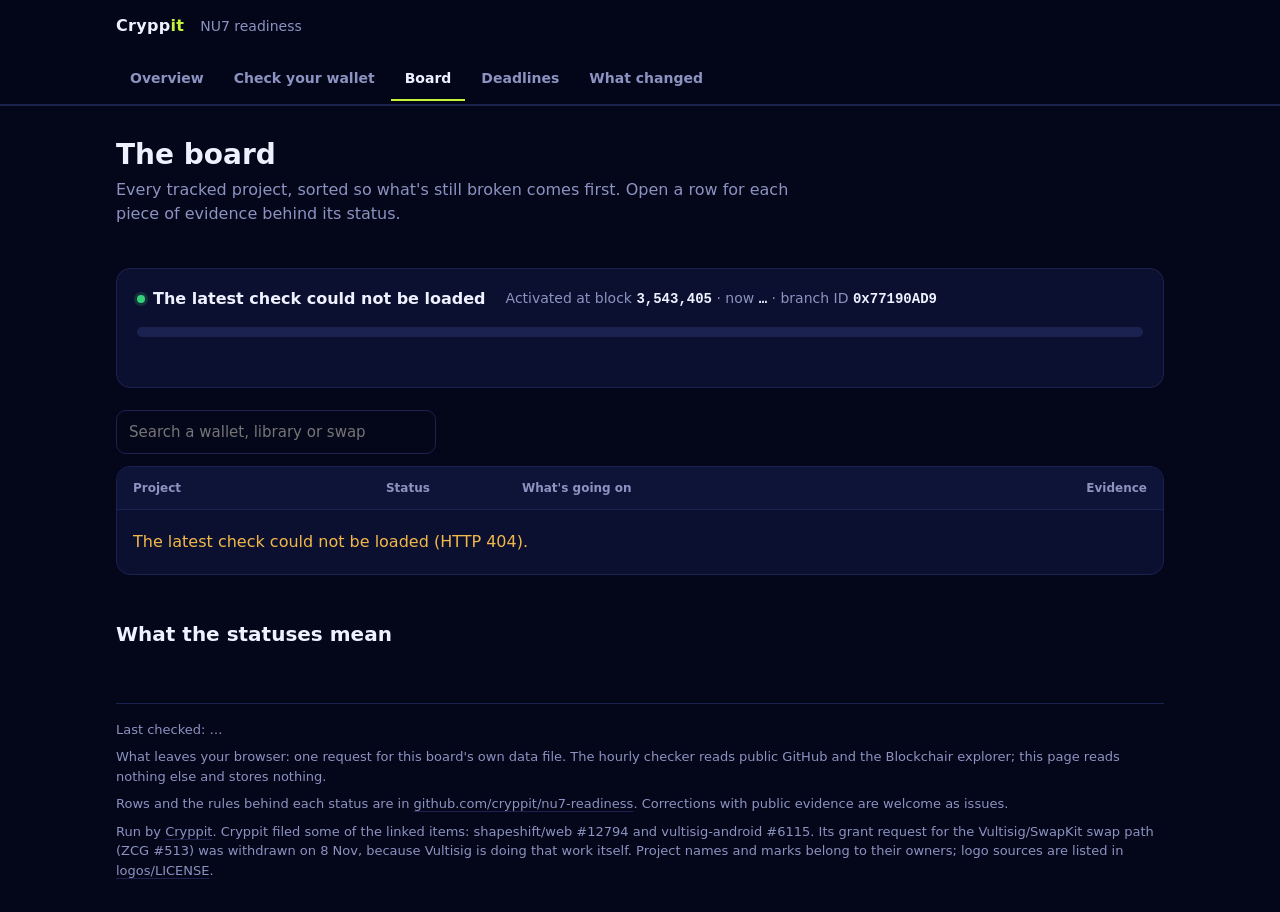
==== board.html @ 1b0e67ba "Overview wheel of every tracked project by status; one page per tab (overview, check, board, deadlin" ====
<!doctype html>
<html lang="en">
<head>
<meta charset="utf-8">
<meta name="viewport" content="width=device-width, initial-scale=1">
<meta name="referrer" content="no-referrer">
<meta http-equiv="Content-Security-Policy" content="default-src 'none'; script-src 'self'; style-src 'self'; img-src 'self'; connect-src 'self'; base-uri 'none'; form-action 'none'">
<title>The board · NU7 readiness · Cryppit</title>
<meta name="description" content="Every tracked Zcash wallet, library, bridge and swap, with the public evidence behind its NU7 status.">
<link rel="icon" href="icons/favicon-32.png" sizes="32x32" type="image/png">
<link rel="icon" href="icons/favicon.svg" type="image/svg+xml">
<link rel="apple-touch-icon" href="icons/apple-touch-icon.png">
<meta property="og:type" content="website">
<meta property="og:title" content="NU7 readiness: can your Zcash wallet send?">
<meta property="og:description" content="Which Zcash wallets, libraries, bridges and swaps are ready for NU7, from public evidence. Re-checked every hour, by Cryppit.">
<meta property="og:url" content="https://cryppit.github.io/nu7-readiness/board.html">
<meta property="og:image" content="https://cryppit.github.io/nu7-readiness/icons/og.png">
<meta property="og:image:width" content="1200">
<meta property="og:image:height" content="630">
<meta name="twitter:card" content="summary_large_image">
<meta name="theme-color" content="#04061a">
<link rel="stylesheet" href="style.css?v=2">
</head>
<body data-page="board">
<header class="top">
  <div class="wrap">
    <a class="logo" href="./" aria-label="Cryppit NU7 readiness, overview">Crypp<b>it</b></a>
    <span class="crumb">NU7 readiness</span>
    <span class="checked" id="top-checked"></span>
  </div>
  <nav class="tabs" aria-label="Pages"><div class="wrap"><a href="./">Overview</a><a href="check.html">Check your wallet</a><a href="board.html" aria-current="page">Board</a><a href="deadlines.html">Deadlines</a><a href="changes.html">What changed</a></div></nav>
</header>
<main class="wrap">
  <section class="page-head">
    <h1>The board</h1>
    <p class="lede">Every tracked project, sorted so what's still broken comes first. Open a row for each piece of evidence behind its status.</p>
  </section>

  <section class="panel strip" aria-label="Network and board status">
    <div class="strip-head">
      <span class="live"><i aria-hidden="true"></i><span id="live-text">Loading the latest check…</span></span>
      <span class="facts-inline">Activated at block <b class="mono">3,543,405</b> · now <b class="mono" id="tip">…</b> · branch ID <b class="mono">0x77190AD9</b></span>
    </div>
    <div class="bar" id="bar" role="img" aria-label="Board status breakdown"></div>
    <div class="tally" id="tally"></div>
    <div id="banners"></div>
  </section>

  <div class="controls" data-gap>
    <input type="search" id="q" placeholder="Search a wallet, library or swap" aria-label="Search the board" autocomplete="off">
    <div class="chips" role="group" aria-label="Filter by status" id="filters"></div>
  </div>
  <div class="panel board">
    <div class="board-head" aria-hidden="true"><span>Project</span><span>Status</span><span>What's going on</span><span>Evidence</span></div>
    <div id="rows"><p class="empty">Loading the latest check…</p></div>
  </div>
  <h2>What the statuses mean</h2>
  <div class="tally" id="legend"></div>

  <footer>
    <p id="checked">Last checked: …</p>
    <p>What leaves your browser: one request for this board's own data file. The hourly checker reads public GitHub and the Blockchair explorer; this page reads nothing else and stores nothing.</p>
    <p>Rows and the rules behind each status are in <a href="https://github.com/cryppit/nu7-readiness">github.com/cryppit/nu7-readiness</a>. Corrections with public evidence are welcome as issues.</p>
    <p>Run by <a href="https://github.com/cryppit">Cryppit</a>. Cryppit filed some of the linked items: shapeshift/web #12794 and vultisig-android #6115. Its grant request for the Vultisig/SwapKit swap path (ZCG #513) was withdrawn on 8 Nov, because Vultisig is doing that work itself. Project names and marks belong to their owners; logo sources are listed in <a href="https://github.com/cryppit/nu7-readiness/blob/main/logos/LICENSE">logos/LICENSE</a>.</p>
  </footer>
</main>
<script src="nu7.js?v=2"></script>
<script src="app.js?v=2"></script>
</body>
</html>
---- style.css ----
:root {
    --bg: #04061a; --panel: #0b1030; --panel2: #0e1438; --ink: #eef1ff; --mute: #8c93c0; --line: #1b2250; --lime: #c7f23a;
    --yes: #36d07a; --no: #5a608c; --unknown: #8c93c0; --warn: #f2b84a;
    --mono: ui-monospace, "SF Mono", Menlo, Consolas, monospace;
  }
  * { box-sizing: border-box; }
  html { scroll-padding-top: 110px; }
  body { margin: 0; background: var(--bg); color: var(--ink); font: 16px/1.5 system-ui, -apple-system, "Segoe UI", Roboto, sans-serif; }
  a { color: var(--ink); text-decoration-color: var(--line); text-underline-offset: 3px; }
  a:hover { color: var(--lime); text-decoration-color: var(--lime); }
  :focus-visible { outline: 2px solid var(--lime); outline-offset: 2px; border-radius: 6px; }
  .wrap { max-width: 1080px; margin: 0 auto; padding: 0 16px; }
  .mono { font-family: var(--mono); }
  .muted { color: var(--mute); }

  /* header */
  .top { position: sticky; top: 0; z-index: 5; background: rgba(4, 6, 26, 0.92); backdrop-filter: blur(8px); border-bottom: 1px solid var(--line); }
  .top .wrap { display: flex; align-items: center; gap: 16px; height: 52px; }
  .logo { font-weight: 800; letter-spacing: 0.3px; text-decoration: none; }
  .logo b { color: var(--lime); }
  .crumb { color: var(--mute); font-size: 14px; }
  .tabs { border-bottom: 1px solid var(--line); }
  .tabs .wrap { display: flex; gap: 2px; overflow-x: auto; scrollbar-width: none; }
  .tabs .wrap::-webkit-scrollbar { display: none; }
  .tabs a { flex: none; color: var(--mute); text-decoration: none; font-size: 14px; font-weight: 600; padding: 12px 14px 10px; border-bottom: 2px solid transparent; }
  .tabs a:hover { color: var(--ink); }
  .tabs a[aria-current="page"] { color: var(--ink); border-bottom-color: var(--lime); }
  .top .checked { margin-left: auto; font-size: 12px; color: var(--mute); white-space: nowrap; }
  @media (max-width: 560px) { .top .checked { display: none; } }

  /* hero */
  .hero { padding: 36px 0 8px; }
  h1 { font-size: 28px; line-height: 1.2; margin: 0 0 8px; }
  .lede { color: var(--mute); max-width: 680px; margin: 0 0 14px; }
  .stamps { display: flex; flex-wrap: wrap; gap: 8px; }
  .stamp { font-size: 12px; color: var(--lime); border: 1px solid var(--line); border-radius: 999px; padding: 3px 10px; }
  h2 { font-size: 20px; margin: 44px 0 6px; }
  .sub { color: var(--mute); margin: 0 0 16px; font-size: 15px; }

  /* status strip */
  .panel { background: var(--panel); border: 1px solid var(--line); border-radius: 14px; }
  .strip { margin-top: 24px; padding: 18px 20px; display: grid; gap: 16px; }
  .strip-head { display: flex; flex-wrap: wrap; gap: 8px 20px; align-items: baseline; }
  .live { display: inline-flex; align-items: center; gap: 8px; font-weight: 600; }
  .live i { width: 8px; height: 8px; border-radius: 50%; background: var(--yes); box-shadow: 0 0 0 3px rgba(54, 208, 122, 0.18); }
  .facts-inline { color: var(--mute); font-size: 14px; }
  .facts-inline b { color: var(--ink); font-weight: 600; }
  .bar { display: flex; height: 10px; border-radius: 999px; overflow: hidden; background: var(--line); }
  .bar span { display: block; height: 100%; }
  .bar .b-fixed { background: var(--yes); } .bar .b-in-review { background: rgba(54, 208, 122, 0.45); }
  .bar .b-watch { background: var(--warn); } .bar .b-broken { background: #c6cbea; } .bar .b-unknown { background: var(--no); }
  .tally { display: flex; flex-wrap: wrap; gap: 6px 18px; font-size: 14px; color: var(--mute); }
  .tally span { display: inline-flex; align-items: center; gap: 6px; }
  .tally b { color: var(--ink); }
  .banner { margin: 0; border-radius: 10px; padding: 10px 14px; font-size: 14px; background: rgba(242, 184, 74, 0.08); border: 1px solid rgba(242, 184, 74, 0.4); color: var(--warn); }

  /* verdict cells */
  .cell { display: inline-flex; align-items: center; justify-content: center; flex: none; width: 22px; height: 22px; border-radius: 7px; font: 700 13px/1 system-ui, sans-serif; }
  .c-fixed { background: rgba(54, 208, 122, 0.15); color: var(--yes); }
  .c-in-review { background: rgba(54, 208, 122, 0.08); color: rgba(54, 208, 122, 0.85); box-shadow: inset 0 0 0 1px rgba(54, 208, 122, 0.35); }
  .c-watch { background: rgba(242, 184, 74, 0.14); color: var(--warn); }
  .c-broken { background: rgba(198, 203, 234, 0.12); color: #e4e7fb; box-shadow: inset 0 0 0 1px rgba(198, 203, 234, 0.35); }
  .c-unknown, .c-proposed, .c-passed { background: rgba(90, 96, 140, 0.2); color: var(--mute); }
  .c-upcoming { background: rgba(242, 184, 74, 0.14); color: var(--warn); }

  /* tools */
  .tools { display: grid; grid-template-columns: repeat(auto-fit, minmax(min(100%, 340px), 1fr)); gap: 16px; }
  .tool { padding: 20px; }
  .tool h3 { margin: 0 0 4px; font-size: 18px; }
  .tool .sub { font-size: 14px; margin-bottom: 14px; }
  label { display: block; font-size: 13px; font-weight: 600; color: var(--mute); margin: 0 0 6px; }
  select, textarea, input[type="search"] { width: 100%; background: var(--bg); color: var(--ink); border: 1px solid var(--line); border-radius: 10px; padding: 10px 12px; font: 15px system-ui, sans-serif; min-height: 44px; }
  select:focus, textarea:focus, input:focus { border-color: var(--lime); outline: none; }
  textarea { font: 14px/1.45 var(--mono); resize: vertical; }
  .btn { margin-top: 10px; background: var(--lime); color: #0a0d1f; border: 0; border-radius: 10px; padding: 10px 18px; font: 700 14px system-ui, sans-serif; min-height: 42px; cursor: pointer; transition: transform 150ms, box-shadow 150ms; }
  .btn:hover { transform: translateY(-1px); box-shadow: 0 6px 18px rgba(199, 242, 58, 0.18); }
  .hint { color: var(--mute); font-size: 12px; margin: 12px 0 0; }
  .answer { margin-top: 14px; background: var(--panel2); border: 1px solid var(--line); border-radius: 12px; padding: 14px 16px; overflow-wrap: anywhere; }
  .answer:empty { display: none; }
  .answer p { margin: 0 0 8px; font-size: 15px; }
  .answer p:last-child { margin-bottom: 0; }
  .verdict { display: flex; align-items: center; gap: 10px; font-size: 19px !important; font-weight: 700; }
  .a-yes { border-color: rgba(54, 208, 122, 0.45); }
  .a-no, .a-not-yet, .a-unclear, .a-decoded { border-color: rgba(242, 184, 74, 0.4); }
  .summary { font-weight: 600; }
  .next { color: var(--mute); font-size: 13px !important; }
  .next b { color: var(--ink); }

  /* board */
  .controls { display: flex; flex-wrap: wrap; gap: 10px; align-items: center; margin-bottom: 12px; }
  .controls input { flex: 1 1 220px; max-width: 320px; }
  .chips { display: flex; flex-wrap: wrap; gap: 6px; }
  .chip { display: inline-flex; align-items: center; gap: 6px; background: transparent; color: var(--mute); border: 1px solid var(--line); border-radius: 999px; padding: 6px 12px 6px 8px; font: 600 13px system-ui, sans-serif; cursor: pointer; min-height: 36px; }
  .chip .cell { width: 18px; height: 18px; font-size: 11px; border-radius: 5px; }
  .chip[aria-pressed="true"] { color: var(--ink); border-color: var(--lime); }
  .chip.all { padding-left: 12px; }
  .board { overflow: hidden; }
  .board-head, .r summary { display: grid; grid-template-columns: minmax(170px, 1.1fr) 120px minmax(0, 2.4fr) 92px; gap: 16px; align-items: start; padding: 12px 16px; }
  .board-head { font-size: 12px; font-weight: 600; color: var(--mute); border-bottom: 1px solid var(--line); background: var(--panel2); }
  .board-head span:last-child, .r .when { text-align: right; }
  .r { border-bottom: 1px solid var(--line); }
  .r:last-child { border-bottom: 0; }
  .r summary { list-style: none; cursor: pointer; transition: background 150ms; }
  .r summary::-webkit-details-marker { display: none; }
  .r summary:hover { background: rgba(255, 255, 255, 0.02); }
  .r[open] summary { background: var(--panel2); }
  .r .name { font-weight: 600; }
  .r .name small { display: block; color: var(--mute); font-weight: 400; font-size: 12px; }
  .r .st { display: inline-flex; align-items: center; gap: 8px; font-size: 14px; font-weight: 600; }
  .r .note { font-size: 14px; color: #c9cdea; display: -webkit-box; -webkit-line-clamp: 2; -webkit-box-orient: vertical; overflow: hidden; }
  .r[open] .note { display: block; -webkit-line-clamp: unset; }
  .r .when { font-size: 12px; color: var(--mute); }
  .r .when .more { display: block; color: var(--mute); }
  .r .when .more::after { content: " +"; font-weight: 700; } .r[open] .when .more::after { content: " −"; }
  .ev { margin: 0; padding: 4px 16px 16px; list-style: none; display: grid; gap: 6px; background: var(--panel2); }
  .ev li { display: grid; grid-template-columns: 70px minmax(0, 1fr) auto; gap: 12px; font-size: 13px; color: var(--mute); padding: 8px 12px; border: 1px solid var(--line); border-radius: 10px; background: var(--bg); }
  .ev .kind { font-size: 11px; font-weight: 700; color: var(--mute); text-transform: uppercase; letter-spacing: 0.04em; padding-top: 1px; }
  .ev a { color: var(--ink); overflow-wrap: anywhere; }
  .ev .what { display: block; }
  .ev .d { white-space: nowrap; font-size: 12px; }
  .empty { padding: 20px 16px; color: var(--mute); margin: 0; }
  @media (max-width: 760px) {
    .board-head { display: none; }
    .r summary { grid-template-columns: minmax(0, 1fr) auto; gap: 6px 12px; }
    .r .name { grid-column: 1; } .r .st { grid-column: 2; grid-row: 1; justify-self: end; }
    .r .note { grid-column: 1 / -1; } .r .when { grid-column: 1 / -1; text-align: left; }
    .r .when .more { display: inline; margin-left: 8px; }
    .ev li { grid-template-columns: minmax(0, 1fr); gap: 2px; }
  }

  /* deadlines + facts */
  .cards { display: grid; grid-template-columns: repeat(auto-fit, minmax(min(100%, 320px), 1fr)); gap: 16px; list-style: none; padding: 0; margin: 0; }
  .card { padding: 18px 20px; }
  .card h3 { display: flex; align-items: center; gap: 10px; font-size: 16px; margin: 0 0 8px; }
  .card h3 .tag { margin-left: auto; font-size: 12px; font-weight: 600; color: var(--mute); }
  .card p { margin: 0 0 8px; font-size: 14px; color: #c9cdea; }
  .card .links { font-size: 13px; color: var(--mute); margin: 0; }
  .card .links a { color: var(--mute); }
  .facts { display: grid; grid-template-columns: repeat(auto-fit, minmax(min(100%, 240px), 1fr)); gap: 12px; list-style: none; padding: 0; margin: 0; counter-reset: f; }
  .facts li { padding: 16px; font-size: 14px; color: #c9cdea; counter-increment: f; }
  .facts li::before { content: counter(f); display: inline-flex; width: 22px; height: 22px; align-items: center; justify-content: center; border-radius: 7px; background: rgba(199, 242, 58, 0.12); color: var(--lime); font-weight: 700; font-size: 12px; margin-bottom: 8px; }
  .facts b { display: block; color: var(--ink); margin-bottom: 2px; }
  .src { font-size: 13px; color: var(--mute); margin: 10px 0 0; }
  .src a { color: var(--mute); }
  .related { margin-top: 16px; padding: 16px 20px; display: flex; flex-wrap: wrap; gap: 8px 16px; align-items: center; font-size: 14px; }
  .related b { font-weight: 600; }
  .related a.go { margin-left: auto; color: var(--lime); text-decoration: none; font-weight: 600; }
  footer { margin: 48px 0 32px; color: var(--mute); font-size: 13px; border-top: 1px solid var(--line); padding-top: 16px; }
  footer a { color: var(--mute); }
  footer p { margin: 0 0 8px; }
  .error { color: var(--warn); }
  @media (max-width: 560px) { h1 { font-size: 22px; } .hero { padding-top: 24px; } }
  @media (prefers-reduced-motion: reduce) { * { transition: none !important; } }

  /* home: the wheel */
  .home { display: grid; grid-template-columns: minmax(0, 1fr) auto; gap: 32px; align-items: center; padding: 36px 0 8px; }
  .home .hero { padding: 0; }
  .wheel-box { display: grid; justify-items: center; gap: 12px; max-width: 100%; overflow: hidden; padding: 4px; }
  .wheel { --core: 440px; --c: 38px; position: relative; width: var(--core); height: var(--core); border-radius: 50%; }
  .wheel::before { content: ""; position: absolute; inset: 0; border-radius: 50%; background: radial-gradient(circle, rgba(12, 18, 54, 0.92) 56%, rgba(12, 18, 54, 0.35) 72%, transparent 74%); box-shadow: inset 0 0 0 1px rgba(199, 242, 58, 0.18); }
  .w-ring { position: absolute; inset: 0; animation: wspin var(--t) linear infinite; }
  .w-ring.outer { --rad: calc(var(--core) / 2 - 28px); --t: 150s; }
  .w-ring.inner { --rad: calc(var(--core) * 0.29); --t: 110s; animation-direction: reverse; }
  .w-coin { position: absolute; left: 50%; top: 50%; width: var(--c); height: var(--c); margin: calc(var(--c) / -2); transform: rotate(var(--a)) translateY(calc(-1 * var(--rad))) rotate(calc(-1 * var(--a))); border-radius: 50%; text-decoration: none; }
  .w-face { position: relative; display: grid; place-items: center; width: 100%; height: 100%; border-radius: 50%; background: radial-gradient(circle at 35% 30%, #18204f, #070b22 72%); animation: wspin var(--t) linear infinite reverse; font: 800 14px/1 system-ui, sans-serif; color: var(--ink); }
  .w-ring.inner .w-face { animation-direction: normal; }
  .w-face img { width: 62%; height: 62%; object-fit: contain; border-radius: 6px; }
  /* Logos sit on a light plate so dark marks (Ledger, Trezor, Keystone) stay visible on the midnight wheel. */
  .w-face.has-logo { background: #eef1ff; }
  .w-face.has-logo img { width: 66%; height: 66%; }
  .w-face.s-fixed { box-shadow: inset 0 0 0 2px var(--yes); }
  .w-face.s-in-review { box-shadow: inset 0 0 0 2px rgba(54, 208, 122, 0.55); }
  .w-face.s-watch { box-shadow: inset 0 0 0 2px var(--warn); }
  .w-face.s-broken { box-shadow: inset 0 0 0 2px #e4e7fb; }
  .w-face.s-unknown { box-shadow: inset 0 0 0 2px var(--no); }
  .w-face .dot { position: absolute; right: -3px; bottom: -3px; width: 16px; height: 16px; border-radius: 50%; display: grid; place-items: center; font: 800 9px/1 system-ui, sans-serif; border: 2px solid var(--bg); }
  .dot.s-fixed { background: var(--yes); color: #04140b; } .dot.s-in-review { background: #2c8a57; color: #fff; }
  .dot.s-watch { background: var(--warn); color: #241600; } .dot.s-broken { background: #e4e7fb; color: #0a0d1f; } .dot.s-unknown { background: var(--no); color: #fff; }
  .wheel:hover .w-ring, .wheel:hover .w-face, .wheel:focus-within .w-ring, .wheel:focus-within .w-face { animation-play-state: paused; }
  .w-coin:hover .w-face, .w-coin:focus-visible .w-face { outline: 2px solid var(--lime); outline-offset: 2px; }
  .w-hub { position: absolute; z-index: 2; left: 50%; top: 50%; width: calc(var(--core) * 0.36); height: calc(var(--core) * 0.36); transform: translate(-50%, -50%); display: grid; align-content: center; justify-items: center; gap: 2px; text-align: center; border-radius: 50%; background: radial-gradient(circle at 35% 28%, #1d2566, #070b22 74%); box-shadow: inset 0 0 0 2px var(--lime), inset 0 0 0 9px rgba(199, 242, 58, 0.12), 0 0 60px -8px rgba(199, 242, 58, 0.6); }
  .w-hub img { width: 40px; height: 40px; }
  .w-hub b { font-size: 26px; line-height: 1.05; }
  .w-hub small { font-size: 12px; color: var(--lime); font-weight: 600; }
  .w-tip { min-height: 22px; font-size: 14px; color: var(--mute); text-align: center; }
  .w-tip b { color: var(--ink); }
  .w-key { display: flex; flex-wrap: wrap; justify-content: center; gap: 4px 14px; font-size: 13px; color: var(--mute); max-width: 420px; }
  @keyframes wspin { to { transform: rotate(360deg); } }
  @media (max-width: 860px) { .home { grid-template-columns: 1fr; } .wheel { --core: min(350px, 90vw); --c: 30px; } .w-hub b { font-size: 20px; } .w-face { font-size: 12px; } }
  @media (prefers-reduced-motion: reduce) { .w-ring, .w-face { animation: none !important; } }

  /* home: next steps */
  .go-cards { display: grid; grid-template-columns: repeat(auto-fit, minmax(min(100%, 230px), 1fr)); gap: 12px; margin-top: 16px; }
  .go-card { display: block; padding: 18px; text-decoration: none; color: var(--ink); transition: transform 150ms, border-color 150ms; }
  .go-card:hover { transform: translateY(-2px); border-color: var(--lime); color: var(--ink); }
  .go-card b { display: block; font-size: 16px; margin-bottom: 4px; }
  .go-card span { color: var(--mute); font-size: 14px; }
  .go-card i { display: block; font-style: normal; color: var(--lime); font-weight: 600; font-size: 14px; margin-top: 10px; }
  .page-head { padding: 32px 0 4px; }
  .page-head h1 { margin-bottom: 6px; }
  [data-gap] { margin-top: 22px; }
  .cta { margin: 22px 0 0; }
  .btn-link { display: inline-block; margin-top: 0; text-decoration: none; color: #0a0d1f; }
  .btn-link:hover { color: #0a0d1f; }
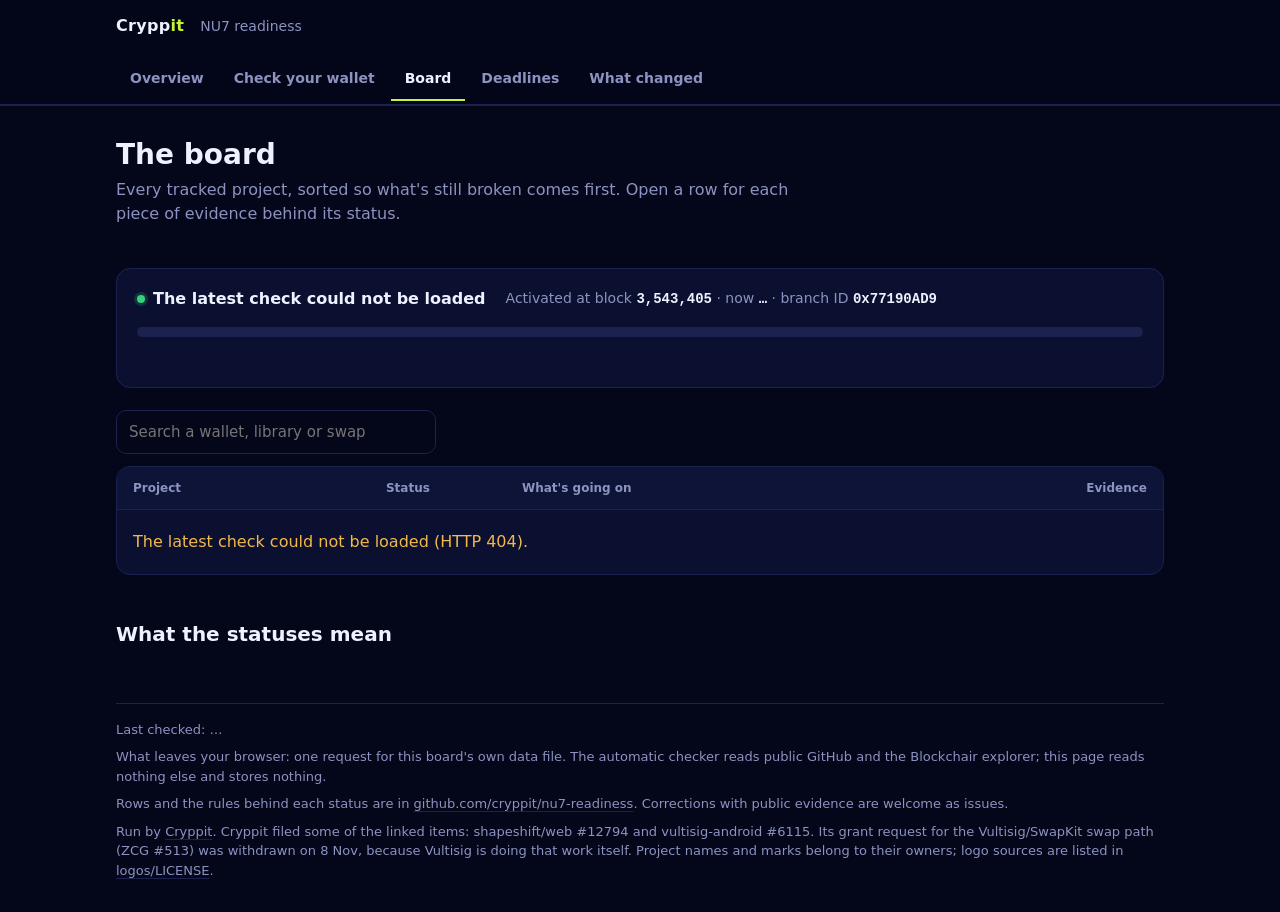
==== commit 1751b069: "Copy: say the board is re-checked several times a day (GitHub's scheduler does not run hourly)" ====
--- a/board.html
+++ b/board.html
@@ -12,7 +12,7 @@
 <link rel="apple-touch-icon" href="icons/apple-touch-icon.png">
 <meta property="og:type" content="website">
 <meta property="og:title" content="NU7 readiness: can your Zcash wallet send?">
-<meta property="og:description" content="Which Zcash wallets, libraries, bridges and swaps are ready for NU7, from public evidence. Re-checked every hour, by Cryppit.">
+<meta property="og:description" content="Which Zcash wallets, libraries, bridges and swaps are ready for NU7, from public evidence. Re-checked automatically several times a day, by Cryppit.">
 <meta property="og:url" content="https://cryppit.github.io/nu7-readiness/board.html">
 <meta property="og:image" content="https://cryppit.github.io/nu7-readiness/icons/og.png">
 <meta property="og:image:width" content="1200">
@@ -59,7 +59,7 @@
 
   <footer>
     <p id="checked">Last checked: …</p>
-    <p>What leaves your browser: one request for this board's own data file. The hourly checker reads public GitHub and the Blockchair explorer; this page reads nothing else and stores nothing.</p>
+    <p>What leaves your browser: one request for this board's own data file. The automatic checker reads public GitHub and the Blockchair explorer; this page reads nothing else and stores nothing.</p>
     <p>Rows and the rules behind each status are in <a href="https://github.com/cryppit/nu7-readiness">github.com/cryppit/nu7-readiness</a>. Corrections with public evidence are welcome as issues.</p>
     <p>Run by <a href="https://github.com/cryppit">Cryppit</a>. Cryppit filed some of the linked items: shapeshift/web #12794 and vultisig-android #6115. Its grant request for the Vultisig/SwapKit swap path (ZCG #513) was withdrawn on 8 Nov, because Vultisig is doing that work itself. Project names and marks belong to their owners; logo sources are listed in <a href="https://github.com/cryppit/nu7-readiness/blob/main/logos/LICENSE">logos/LICENSE</a>.</p>
   </footer>
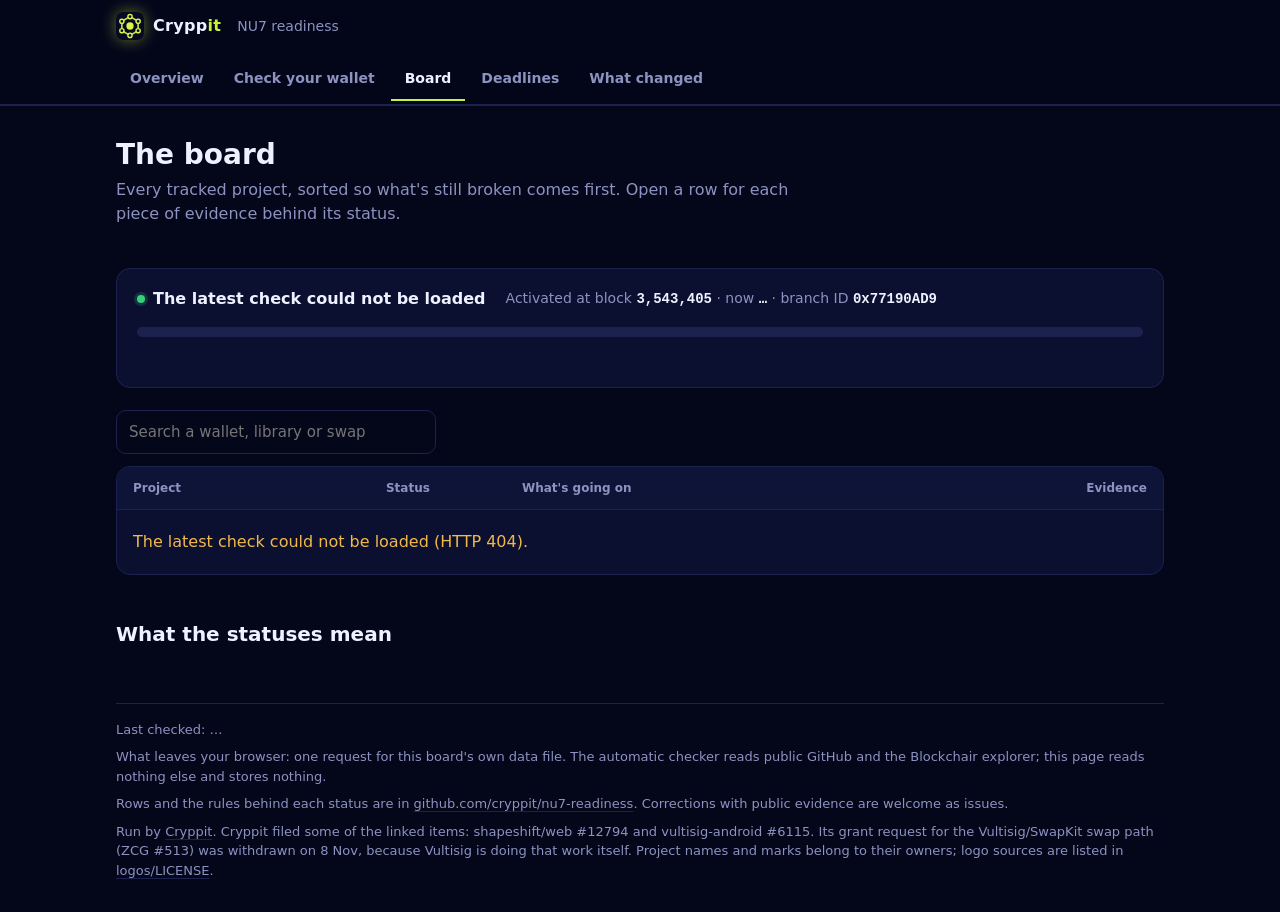
==== commit bc63a57e: "Cryppit mark in the header; names on hover in the wheel; outer-ring logos clickable again; Cryppit-s" ====
--- a/board.html
+++ b/board.html
@@ -19,12 +19,13 @@
 <meta property="og:image:height" content="630">
 <meta name="twitter:card" content="summary_large_image">
 <meta name="theme-color" content="#04061a">
-<link rel="stylesheet" href="style.css?v=2">
+<link rel="alternate" type="application/atom+xml" title="NU7 readiness: status changes" href="feed.xml">
+<link rel="stylesheet" href="style.css?v=11">
 </head>
 <body data-page="board">
 <header class="top">
   <div class="wrap">
-    <a class="logo" href="./" aria-label="Cryppit NU7 readiness, overview">Crypp<b>it</b></a>
+    <a class="logo" href="./" aria-label="Cryppit NU7 readiness, overview"><img src="icons/favicon.svg" alt="" width="28" height="28"><span>Crypp<b>it</b></span></a>
     <span class="crumb">NU7 readiness</span>
     <span class="checked" id="top-checked"></span>
   </div>
@@ -65,6 +66,6 @@
   </footer>
 </main>
 <script src="nu7.js?v=2"></script>
-<script src="app.js?v=2"></script>
+<script src="app.js?v=8"></script>
 </body>
 </html>
--- a/style.css
+++ b/style.css
@@ -16,7 +16,8 @@
   /* header */
   .top { position: sticky; top: 0; z-index: 5; background: rgba(4, 6, 26, 0.92); backdrop-filter: blur(8px); border-bottom: 1px solid var(--line); }
   .top .wrap { display: flex; align-items: center; gap: 16px; height: 52px; }
-  .logo { font-weight: 800; letter-spacing: 0.3px; text-decoration: none; }
+  .logo { display: inline-flex; align-items: center; gap: 9px; font-weight: 800; letter-spacing: 0.3px; text-decoration: none; }
+  .logo img { flex: none; border-radius: 7px; filter: drop-shadow(0 0 8px rgba(221, 242, 74, 0.45)); }
   .logo b { color: var(--lime); }
   .crumb { color: var(--mute); font-size: 14px; }
   .tabs { border-bottom: 1px solid var(--line); }
@@ -182,7 +183,7 @@
   .w-hub img { width: 40px; height: 40px; }
   .w-hub b { font-size: 26px; line-height: 1.05; }
   .w-hub small { font-size: 12px; color: var(--lime); font-weight: 600; }
-  .w-tip { min-height: 22px; font-size: 14px; color: var(--mute); text-align: center; }
+  .w-tip { max-width: min(440px, 90vw); min-height: 22px; font-size: 14px; color: var(--mute); text-align: center; }
   .w-tip b { color: var(--ink); }
   .w-key { display: flex; flex-wrap: wrap; justify-content: center; gap: 4px 14px; font-size: 13px; color: var(--mute); max-width: 420px; }
   @keyframes wspin { to { transform: rotate(360deg); } }
@@ -202,3 +203,47 @@
   .cta { margin: 22px 0 0; }
   .btn-link { display: inline-block; margin-top: 0; text-decoration: none; color: #0a0d1f; }
   .btn-link:hover { color: #0a0d1f; }
+  .changes { margin-top: 16px; }
+  .chg-head { display: flex; flex-wrap: wrap; gap: 6px 16px; align-items: baseline; justify-content: space-between; }
+  .chg-head h2 { margin: 0; font-size: 17px; }
+  .chg-head .feed { font-size: 13px; color: var(--mute); }
+  .chg { list-style: none; margin: 12px 0 0; padding: 0; display: grid; gap: 6px; }
+  .chg li { display: flex; flex-wrap: wrap; align-items: center; gap: 6px 8px; font-size: 14px; }
+  .chg .d { flex: none; width: 52px; color: var(--mute); font-size: 13px; }
+  .chg .to { color: var(--mute); }
+  .w-label { position: absolute; z-index: 5; padding: 5px 10px; border-radius: 8px; background: var(--ink); color: #0a0d1f; font: 700 13px/1.2 system-ui, sans-serif; width: max-content; max-width: 230px; white-space: normal; text-align: center; pointer-events: none; box-shadow: 0 6px 18px rgba(0, 0, 0, 0.45); }
+  .w-label[hidden] { display: none; }
+  .w-label small { display: block; font-weight: 600; font-size: 11px; color: #3a4170; }
+  /* Each ring covers the whole wheel, so the rings let the pointer through and only the logos catch it
+     (otherwise the inner ring sits on top of the outer ring's logos and blocks them). */
+  .w-ring { pointer-events: none; }
+  .w-coin { pointer-events: auto; }
+  /* "Can it send?" picker: the Cryppit picker (as on Safe to Send), not the browser's own dropdown. */
+  .pick { position: relative; }
+  .pick-btn { width: 100%; display: flex; align-items: center; gap: 12px; min-height: 52px; padding: 8px 14px 8px 10px; border-radius: 12px; border: 1px solid var(--line); background: var(--bg); color: var(--ink); font: 600 15px system-ui, sans-serif; text-align: left; cursor: pointer; }
+  .pick-btn:hover, .pick-btn[aria-expanded="true"] { border-color: var(--lime); box-shadow: 0 0 0 3px rgba(199, 242, 58, 0.12); }
+  .pick-btn:disabled { cursor: progress; opacity: 0.7; }
+  .pick-btn.empty .pick-name { color: var(--mute); font-weight: 500; }
+  .pick-name { flex: 1; min-width: 0; overflow-wrap: anywhere; }
+  .pick-status { display: inline-flex; align-items: center; gap: 6px; flex: none; font-size: 13px; color: var(--mute); }
+  .pick-btn.empty .pick-status { display: none; }
+  .chev { flex: none; width: 8px; height: 8px; margin: 0 4px 3px 2px; border-right: 2px solid var(--mute); border-bottom: 2px solid var(--mute); transform: rotate(45deg); transition: transform 0.15s; }
+  .pick-btn[aria-expanded="true"] .chev { transform: rotate(-135deg); margin-bottom: -3px; border-color: var(--lime); }
+  .pick-logo { flex: none; display: grid; place-items: center; width: 30px; height: 30px; border-radius: 50%; background: radial-gradient(circle at 35% 30%, #18204f, #070b22 72%); box-shadow: inset 0 0 0 1px var(--line); font: 800 13px/1 system-ui, sans-serif; color: var(--ink); }
+  .pick-logo.has-logo { background: #eef1ff; }
+  .pick-logo img { width: 66%; height: 66%; object-fit: contain; }
+  .pick-btn.empty .pick-logo { background: transparent; box-shadow: inset 0 0 0 1px var(--line); }
+  .pick-menu { position: absolute; z-index: 30; left: 0; right: 0; top: calc(100% + 6px); padding: 8px; border-radius: 14px; border: 1px solid rgba(199, 242, 58, 0.4); background: #070b26; box-shadow: 0 24px 60px -10px #000; }
+  .pick-menu[hidden] { display: none; }
+  input.pick-search { min-height: 40px; padding: 8px 12px; font-size: 14px; }
+  .pick-list { list-style: none; margin: 8px 0 0; padding: 0; max-height: 300px; overflow-y: auto; overscroll-behavior: contain; }
+  .pick-group { position: sticky; top: 0; z-index: 1; display: flex; align-items: baseline; justify-content: space-between; gap: 10px; padding: 8px 8px 6px; background: #070b26; border-bottom: 1px solid var(--line); }
+  .pick-group b { font-size: 13px; color: var(--lime); }
+  .pick-group small { color: var(--mute); font-size: 11.5px; text-align: right; }
+  .pick-row { display: grid; grid-template-columns: 30px minmax(0, 1fr) auto; align-items: center; gap: 10px; padding: 7px 8px; border-radius: 9px; cursor: pointer; font-size: 14.5px; }
+  .pick-row em { display: inline-flex; align-items: center; gap: 5px; font: 600 12px system-ui, sans-serif; font-style: normal; color: var(--mute); white-space: nowrap; }
+  .pick-row.active { background: rgba(199, 242, 58, 0.1); }
+  .pick-row.on { background: rgba(199, 242, 58, 0.16); }
+  .pick-row.on .pick-label { color: var(--lime); font-weight: 700; }
+  .pick-none { padding: 14px 8px; color: var(--mute); font-size: 14px; }
+  @media (max-width: 480px) { .pick-group small { display: none; } .pick-row { font-size: 14px; } }
